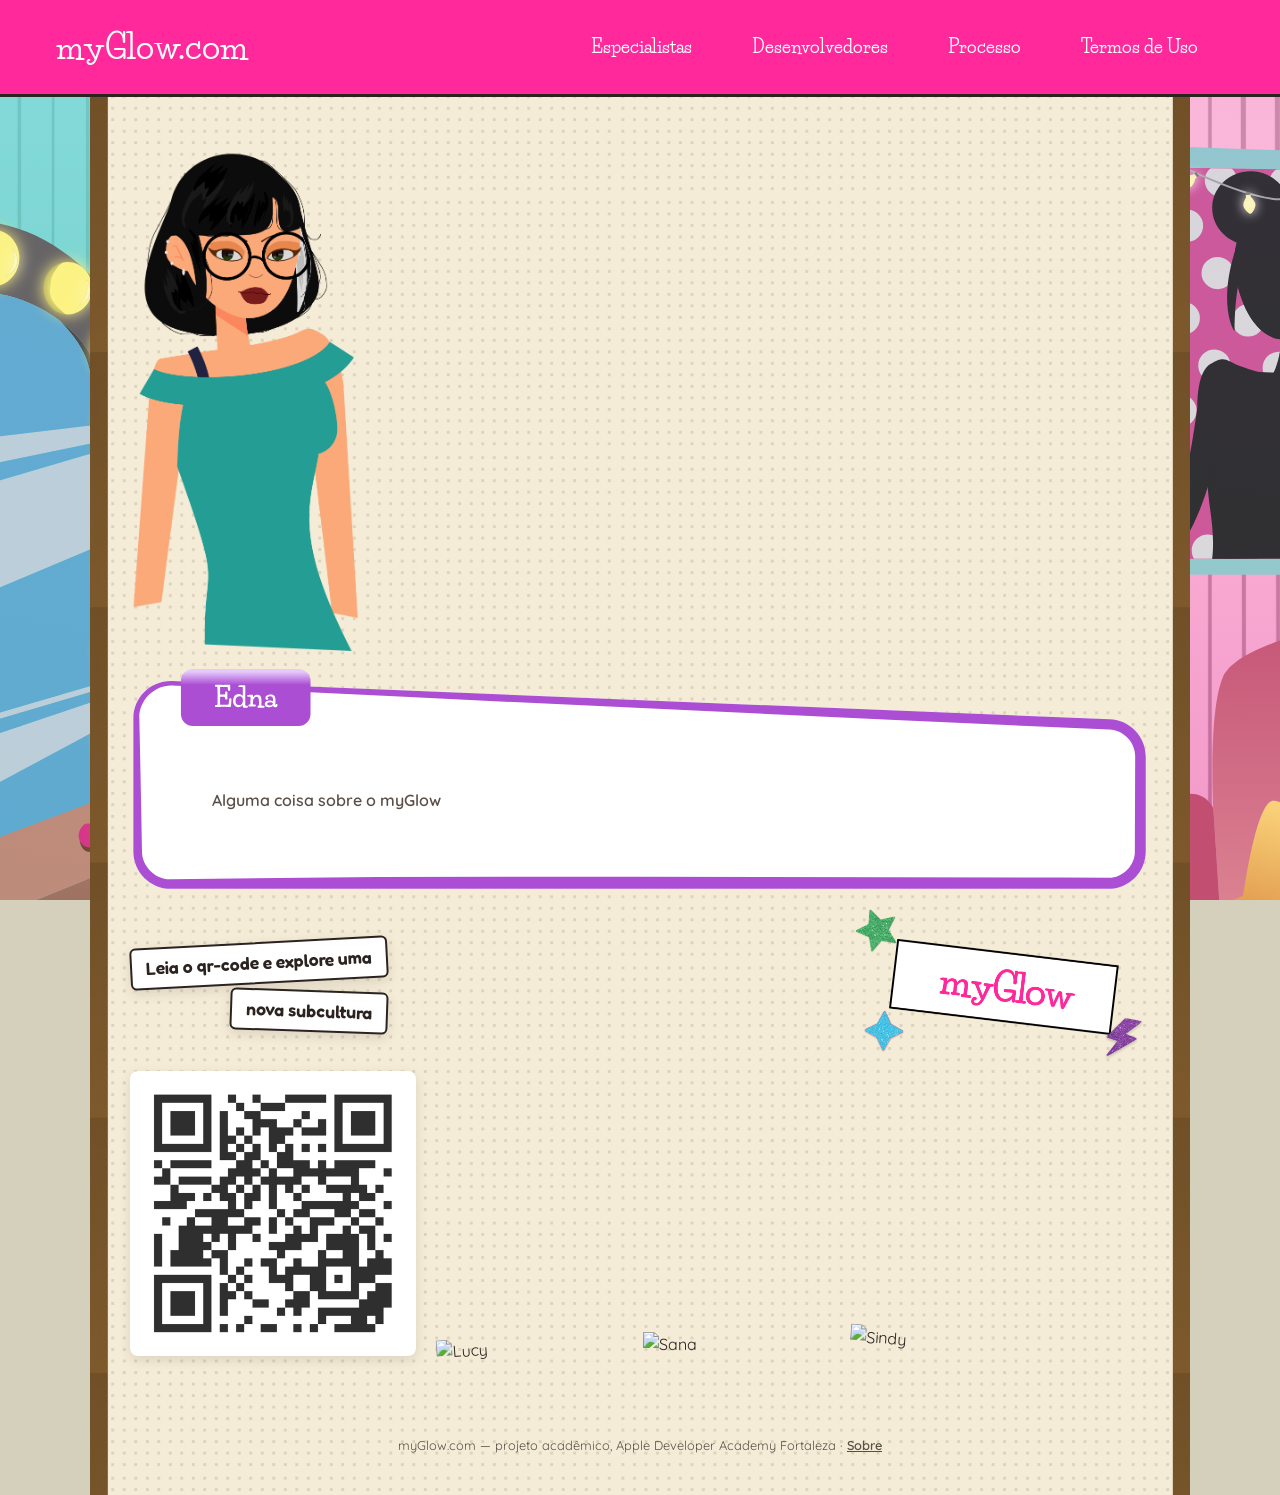
==== index.html @ 6216ce42 "Primeira versão do site myGlow" ====
<!DOCTYPE html>
<html lang="pt-BR">
<head>
  <meta charset="UTF-8" />
  <meta name="viewport" content="width=device-width, initial-scale=1.0" />
  <title>myGlow.com — Home</title>
  <link rel="preconnect" href="https://fonts.googleapis.com" />
  <link rel="preconnect" href="https://fonts.gstatic.com" crossorigin />
  <link
    href="https://fonts.googleapis.com/css2?family=Fredoka:wght@500;600;700&family=Quicksand:wght@500;600;700&family=Life+Savers:wght@700;800&display=swap"
    rel="stylesheet"
  />
  <link rel="stylesheet" href="css/styles.css" />
</head>
<body>
  <nav class="navbar">
    <a href="index.html" class="navbar__logo">myGlow.com</a>
    <button class="navbar__toggle" aria-label="Abrir menu">☰</button>
    <ul class="navbar__links">
      <li><a href="especialistas.html">Especialistas</a></li>
      <li><a href="desenvolvedores.html">Desenvolvedores</a></li>
      <li><a href="processo.html">Processo</a></li>
      <li><a href="termos.html">Termos de Uso</a></li>
    </ul>
  </nav>

  <div class="page-panel">
  <main class="page home-page">
    <section class="home-hero">
      <img
        class="character-edna"
        src="assets/img/home/personagem-edna-home.png"
        alt="Ilustração da Edna, personagem guia do myGlow"
      />
    </section>

    <div class="speech-bubble">
      <img class="speech-bubble__shape" src="assets/img/home/balao-home.svg" alt="" aria-hidden="true" />
      <p class="speech-bubble__text">Alguma coisa sobre o myGlow</p>
    </div>

    <section class="home-cta">
      <div class="paper-tags">
        <span class="paper-tag paper-tag--1">Leia o qr-code e explore uma</span>
        <span class="paper-tag paper-tag--2">nova subcultura</span>
      </div>

      <div class="myglow-tag">
        <img class="myglow-tag__img" src="assets/img/home/tag-nome-app-home.png" alt="myGlow" />
        <img class="pin pin--1" src="assets/img/home/pin-tag-verde-home.png" alt="" aria-hidden="true" />
        <img class="pin pin--2" src="assets/img/home/pin-tag-azul-home.png" alt="" aria-hidden="true" />
        <img class="pin pin--3" src="assets/img/home/pin-tag-roxo-home.png" alt="" aria-hidden="true" />
      </div>
    </section>

    <section class="home-bottom">
      <img class="qr-code" src="assets/img/home/qr-code-app-home.png" alt="QR code para explorar o myGlow" />

      <div class="trio-group">
        <img class="trio-char trio-char--lucy" src="assets/img/home/personagem-lucy-home.png" alt="Lucy" />
        <img class="trio-char trio-char--sana" src="assets/img/home/personagem-sana-home.png" alt="Sana" />
        <img class="trio-char trio-char--sindy" src="assets/img/home/personagem-sindy-home.png" alt="Sindy" />
      </div>
    </section>
  </main>

  <footer class="site-footer">myGlow.com — projeto acadêmico, Apple Developer Academy Fortaleza · <a href="sobre.html">Sobre</a></footer>
  </div>

  <script src="js/main.js"></script>
</body>
</html>
---- css/styles.css ----
/* =========================================================
   myGlow.com — design system
   Estética scrapbook/colagem: fundo bege, cards coloridos
   levemente rotacionados, adesivos, molduras polaroid.
   ========================================================= */

:root {
  --pink: #ff299b;
  --pink-dark: #c4106a;
  --pink-soft: #ffd7ea;
  --pink-dev: #de4f9b;
  --pink-active: #ff8fc9;
  --cream: #d4d0bb;
  --cream-light: #e3e0d0;
  --purple: #8a38f5;
  --purple-dark: #6a3fa0;
  --blue: #2bb7cd;
  --blue-dark: #2a6ea8;
  --yellow: #eab13c;
  --yellow-dark: #c98f22;
  --green: #7caa33;
  --green-dark: #5c8a2c;
  --ink: #2b2320;
  --ink-soft: #5a4f47;
  --link: #505050;
  --white: #ffffff;

  --font-display: "Fredoka", "Baloo 2", system-ui, sans-serif;
  --font-body: "Quicksand", system-ui, sans-serif;
  --font-navbar: "Life Savers", "Fredoka", system-ui, sans-serif;

  --radius-lg: 28px;
  --radius-md: 18px;
  --radius-sm: 10px;
  --shadow-card: 0 10px 24px rgba(43, 35, 32, 0.18);
  --shadow-soft: 0 4px 12px rgba(43, 35, 32, 0.12);
}

* {
  box-sizing: border-box;
}

html,
body {
  margin: 0;
  padding: 0;
}

body {
  font-family: var(--font-body);
  color: var(--ink);
  background-color: var(--cream);
  font-size: 16px;
  line-height: 1.5;
}


body::before {
  content: "";
  position: fixed;
  inset: 0;
  z-index: -1;
  background-image: url("../assets/img/home/cenario-salao-fundo-do-site.svg");
  background-repeat: no-repeat;
  background-size: cover;
  background-position: top center;
}

h1,
h2,
h3,
h4 {
  font-family: var(--font-display);
  margin: 0 0 0.5em;
  line-height: 1.15;
}

p {
  margin: 0 0 1em;
}

a {
  color: inherit;
  text-decoration: none;
}

img {
  max-width: 100%;
  display: block;
}

ul {
  margin: 0;
  padding: 0;
  list-style: none;
}

button {
  font-family: inherit;
}

/* ---------------------------------------------------------
   Painel central (textura creme) sobre o cenário do salão
   --------------------------------------------------------- */
.page-panel {
  width: 86%;
  max-width: 1400px;
  margin: 0 auto;
  min-height: 100vh;
  background-image: url("../assets/img/home/patterns-fundo-para-texto.png");
  background-repeat: repeat-y;
  background-size: 100% auto;
}

@media (max-width: 720px) {
  .page-panel {
    width: 100%;
  }
}

/* ---------------------------------------------------------
   Navbar
   --------------------------------------------------------- */
.navbar {
  display: flex;
  align-items: center;
  justify-content: space-between;
  gap: 16px;
  width: 100%;
  margin: 0;
  padding: 22px 56px;
  background: var(--pink);
  border-radius: 0;
  border-bottom: 3px solid var(--ink);
  position: relative;
  z-index: 10;
}

.navbar__logo {
  font-family: var(--font-navbar);
  font-weight: 700;
  font-size: 2.1rem;
  color: var(--white);
  background: none;
  padding: 0;
  border-radius: 0;
  white-space: nowrap;
}

.navbar__links {
  display: flex;
  align-items: center;
  gap: 8px;
  flex-wrap: wrap;
}

.navbar__links a {
  display: inline-block;
  font-family: var(--font-navbar);
  color: var(--white);
  font-weight: 700;
  font-size: 1.15rem;
  padding: 10px 26px;
  border-radius: 999px;
  transition: background 0.15s ease;
}

.navbar__links a:hover {
  background: rgba(255, 255, 255, 0.15);
}

.navbar__links a.active {
  background: var(--pink-active);
  color: var(--white);
  box-shadow: inset 0 -3px 6px rgba(0, 0, 0, 0.15), inset 0 2px 3px rgba(255, 255, 255, 0.35);
}

.navbar__toggle {
  display: none;
  background: var(--pink-dark);
  border: none;
  color: var(--white);
  border-radius: 999px;
  padding: 8px 14px;
  font-size: 1rem;
  cursor: pointer;
}

@media (max-width: 880px) {
  .navbar {
    flex-wrap: wrap;
    padding: 18px 28px;
  }
  .navbar__toggle {
    display: inline-block;
  }
  .navbar__links {
    flex-basis: 100%;
    justify-content: center;
    display: none;
  }
  .navbar__links.open {
    display: flex;
  }
}


.page {
  max-width: 1100px;
  margin: 0 auto;
  padding: 36px 40px 60px;
}

@media (max-width: 720px) {
  .page {
    padding: 24px 20px 40px;
  }
}

.page-header {
  display: inline-flex;
  align-items: center;
  gap: 10px;
  background: var(--white);
  border: 2px solid var(--ink);
  border-radius: var(--radius-md);
  padding: 10px 20px;
  margin-bottom: 28px;
  transform: rotate(-2deg);
  box-shadow: var(--shadow-soft);
}

.page-header h1 {
  font-size: 1.6rem;
  margin: 0;
}

.page-header .sticker-star {
  width: 22px;
  height: 22px;
  color: var(--pink);
}


.badge-myglow {
  display: inline-flex;
  align-items: center;
  gap: 8px;
  font-family: var(--font-display);
  font-weight: 600;
  color: var(--pink);
  background: var(--white);
  border: 2px solid var(--pink);
  border-radius: 999px;
  padding: 6px 18px;
}

.sticker-star {
  display: inline-block;
  fill: currentColor;
}

.washi-tape {
  position: absolute;
  background: repeating-linear-gradient(
    45deg,
    rgba(255, 255, 255, 0.5) 0 6px,
    rgba(255, 255, 255, 0.15) 6px 12px
  );
  border: 1px solid rgba(0, 0, 0, 0.08);
  box-shadow: var(--shadow-soft);
}

/* ---------------------------------------------------------
   Placeholders de imagem / vídeo
   --------------------------------------------------------- */
.placeholder {
  display: flex;
  flex-direction: column;
  align-items: center;
  justify-content: center;
  gap: 6px;
  text-align: center;
  border: 3px dashed rgba(43, 35, 32, 0.45);
  border-radius: var(--radius-md);
  background: rgba(255, 255, 255, 0.35);
  color: var(--ink-soft);
  font-family: var(--font-body);
  font-weight: 600;
  font-size: 0.85rem;
  padding: 18px;
  min-height: 140px;
}

.placeholder__icon {
  font-size: 1.8rem;
  line-height: 1;
}

.placeholder__file {
  font-family: monospace;
  font-size: 0.75rem;
  background: rgba(43, 35, 32, 0.08);
  padding: 2px 8px;
  border-radius: 6px;
  max-width: 100%;
  white-space: nowrap;
  overflow: hidden;
  text-overflow: ellipsis;
}

/* ---------------------------------------------------------
   Cards "scrapbook"
   --------------------------------------------------------- */
.card {
  position: relative;
  border-radius: var(--radius-lg);
  border: 3px solid var(--ink);
  box-shadow: var(--shadow-card);
  padding: 22px;
  color: var(--white);
}

.card--purple {
  background: var(--purple);
}
.card--blue {
  background: var(--blue);
}
.card--yellow {
  background: var(--yellow);
  color: var(--ink);
}
.card--green {
  background: var(--green);
}
.card--pink {
  background: var(--pink);
}
.card--pink-dev {
  background: var(--pink-dev);
}

.card h3 {
  font-size: 1.4rem;
  margin-bottom: 10px;
}

.card__social {
  display: flex;
  gap: 14px;
  margin-top: 14px;
  font-size: 0.85rem;
  font-weight: 600;
}

.card__social a {
  display: inline-flex;
  align-items: center;
  gap: 6px;
}

/* aviso de conteúdo ainda provisório */
.transcription-note {
  background: var(--white);
  border: 2px dashed var(--pink);
  border-radius: var(--radius-sm);
  padding: 10px 16px;
  font-size: 0.85rem;
  color: var(--ink-soft);
  max-width: 620px;
  margin-bottom: 28px;
}

/* ---------------------------------------------------------
   Video player com fallback
   --------------------------------------------------------- */
.video-frame {
  border: 3px solid var(--ink);
  border-radius: var(--radius-md);
  overflow: hidden;
  background: var(--ink);
  box-shadow: var(--shadow-card);
}

.video-frame__bar {
  display: flex;
  align-items: center;
  gap: 6px;
  padding: 8px 12px;
  background: #1d1815;
}

.video-frame__bar span {
  width: 10px;
  height: 10px;
  border-radius: 50%;
  background: #574d47;
}

.video-frame video {
  width: 100%;
  display: block;
  background: #000;
}

.video-frame .placeholder {
  border: none;
  border-radius: 0;
  background: #ffffff10;
  color: var(--cream-light);
  min-height: 260px;
}

/* ---------------------------------------------------------
   Home
   --------------------------------------------------------- */
@media (max-width: 720px) {
  .character-edna {
    max-width: 220px;
  }
}

.home-hero {
  margin-bottom: 12px;
}

.character-edna {
  width: 26%;
  min-width: 190px;
  max-width: 330px;
}

.speech-bubble {
  position: relative;
  width: 100%;
  margin-bottom: 44px;
}

.speech-bubble__shape {
  display: block;
  width: 100%;
}

.speech-bubble__text {
  position: absolute;
  top: 32%;
  left: 8%;
  right: 8%;
  bottom: 14%;
  margin: 0;
  color: var(--ink-soft);
  font-weight: 600;
  display: flex;
  align-items: center;
}

.home-cta {
  display: flex;
  justify-content: space-between;
  align-items: center;
  gap: 24px;
  flex-wrap: wrap;
  margin-bottom: 36px;
}

.paper-tags {
  display: flex;
  flex-direction: column;
  gap: 6px;
  align-items: center;
}

.paper-tag {
  display: inline-block;
  background: var(--white);
  border: 2px solid var(--ink);
  border-radius: 6px;
  padding: 6px 14px;
  font-family: var(--font-display);
  font-weight: 600;
  font-size: 1.1rem;
  white-space: nowrap;
  box-shadow: var(--shadow-soft);
}

.paper-tag--1 {
  align-self: flex-start;
  transform: rotate(-3deg);
}

.paper-tag--2 {
  align-self: flex-end;
  transform: rotate(2deg);
}

.qr-code {
  width: 28%;
  min-width: 150px;
  max-width: 300px;
  align-self: flex-start;
  padding: 10px;
  background: var(--white);
  border-radius: 8px;
  box-shadow: var(--shadow-soft);
}

.myglow-tag {
  position: relative;
  margin-right: 3%;
}

.myglow-tag__img {
  display: block;
  width: 230px;
}

.pin {
  position: absolute;
  width: 42px;
  height: auto;
}

.pin--1 {
  top: -30px;
  left: -34px;
}

.pin--2 {
  bottom: -18px;
  left: -26px;
}

.pin--3 {
  bottom: -26px;
  right: -26px;
}

.home-bottom {
  display: flex;
  align-items: flex-end;
  justify-content: space-between;
  gap: 20px;
  flex-wrap: wrap;
}

.trio-group {
  display: flex;
  align-items: flex-end;
  flex: 1 1 380px;
  min-width: 0;
}

.trio-char {
  width: 34%;
  min-width: 0;
}

.trio-char--lucy {
  margin-right: -5%;
  transform: rotate(-4deg);
  z-index: 1;
}

.trio-char--sana {
  z-index: 2;
}

.trio-char--sindy {
  margin-left: -5%;
  transform: rotate(4deg);
  z-index: 1;
}

@media (max-width: 820px) {
  .home-hero {
    grid-template-columns: 1fr;
  }
}

/* ---------------------------------------------------------
   Título de seção (tags de papel sobrepostas)
   --------------------------------------------------------- */
.section-title {
  display: block;
  margin: 0 0 52px;
  padding-left: 46px;
  font-size: 1rem;
  font-weight: 400;
}

.paper-tag--title {
  position: relative;
  display: block;
  width: max-content;
  max-width: 100%;
  font-size: 1.8rem;
  padding: 8px 22px;
  border-width: 1px;
  white-space: normal;
}

.section-title__line1 {
  transform: rotate(-2deg);
}

.section-title__line2 {
  margin: -4px 0 0 44px;
  transform: rotate(1.5deg);
}


.pin--tl {
  width: 78px;
  top: -34px;
  left: -38px;
}

.pin--tr {
  width: 78px;
  top: -42px;
  right: -48px;
}

.pin--bl {
  width: 72px;
  bottom: -34px;
  left: -50px;
}

.pin--br {
  width: 82px;
  bottom: -38px;
  right: -54px;
}

@media (max-width: 720px) {
  .paper-tag--title {
    font-size: 1.25rem;
  }

  .pin--tl,
  .pin--tr,
  .pin--bl,
  .pin--br {
    width: 54px;
  }
}

/* 
   Especialistas 
 */
.specialist-row {
  display: flex;
  align-items: center;
  margin-bottom: 40px;
}

.specialist-row--left {
  justify-content: flex-start;
}

.specialist-row--right {
  justify-content: flex-end;
}

.specialist-card {
  width: min(72%, 725px);
  height: auto;
}

.specialist-sticker {
  width: min(41%, 395px);
  height: auto;
  flex-shrink: 0;
  /* acima do card mesmo quando vem antes no HTML (disco da Cindy) */
  position: relative;
  z-index: 1;
}

.specialist-row--left .specialist-sticker {
  margin-left: -10%;
}

.specialist-row--right .specialist-sticker {
  margin-right: -10%;
}

.specialist-sticker:hover {
  animation: sticker-wobble 0.9s ease-in-out;
}

/* a aranha pende do fio, então balança a partir do topo */
.specialist-sticker[src*="icone-urso-lucy"] {
  transform-origin: 50% 0;
}

@keyframes sticker-wobble {
  0%   { transform: rotate(0deg); }
  20%  { transform: rotate(-9deg); }
  40%  { transform: rotate(7deg); }
  60%  { transform: rotate(-4deg); }
  80%  { transform: rotate(2deg); }
  100% { transform: rotate(0deg); }
}

@media (prefers-reduced-motion: reduce) {
  .specialist-sticker:hover {
    animation: none;
  }
}

@media (max-width: 720px) {
  .specialist-row,
  .specialist-row--right {
    justify-content: center;
  }

  .specialist-card {
    width: 78%;
  }

  .specialist-sticker {
    width: 22%;
  }
}

/* ---------------------------------------------------------
   Desenvolvedores — foto polaroid + bloco de bio colorido
   --------------------------------------------------------- */
.icon-sprite {
  display: none;
}

.dev-row {
  display: flex;
  align-items: center;
  gap: 10px;
  margin-bottom: 44px;
}

.dev-row--photo-right {
  flex-direction: row-reverse;
}

.dev-row--purple {
  --dev-color: var(--purple);
}
.dev-row--blue {
  --dev-color: var(--blue);
}
.dev-row--green {
  --dev-color: var(--green);
}
.dev-row--pink {
  --dev-color: var(--pink-dev);
}

.dev-photo {
  width: min(27%, 300px);
  height: auto;
  flex-shrink: 0;
}

.dev-body {
  flex: 1;
  min-width: 0;
}

.dev-bio {
  margin: 0;
  padding: 20px 26px;
  background: var(--dev-color);
  color: var(--white);
  font-family: var(--font-navbar);
  font-size: 1.02rem;
  line-height: 1.5;
}

.dev-links {
  display: flex;
  align-items: center;
  gap: 10px;
  margin: 12px 0 0;
  font-family: var(--font-navbar);
  font-weight: 700;
  font-size: 1.05rem;
  color: var(--link);
}

.dev-links a {
  display: inline-flex;
  align-items: center;
  gap: 8px;
  color: var(--link);
  text-decoration: underline;
}

.dev-links a:hover {
  text-decoration: none;
}

.social-icon {
  width: 24px;
  height: 24px;
  flex-shrink: 0;
}

@media (max-width: 720px) {
  .dev-row,
  .dev-row--photo-right {
    flex-direction: column;
    align-items: stretch;
    gap: 14px;
  }

  .dev-photo {
    width: 62%;
    align-self: center;
  }

  .dev-bio {
    font-size: 0.95rem;
    padding: 16px 18px;
  }
}

/* ---------------------------------------------------------
   Processo / Sobre
   --------------------------------------------------------- */
.video-description {
  margin-top: 18px;
  background: var(--white);
  border: 2px dashed var(--pink);
  border-radius: var(--radius-sm);
  padding: 14px 18px;
  color: var(--ink-soft);
  font-style: italic;
  max-width: 620px;
}

.sobre-card {
  max-width: 720px;
  font-size: 1.02rem;
  line-height: 1.7;
}

.sobre-card p:last-child {
  margin-bottom: 0;
}

/* ---------------------------------------------------------
   Footer simples
   --------------------------------------------------------- */
.site-footer {
  text-align: center;
  color: var(--ink-soft);
  font-size: 0.8rem;
  padding: 20px 0 40px;
}

.site-footer a {
  font-weight: 600;
  text-decoration: underline;
}

.site-footer a:hover {
  color: var(--pink-dark);
}
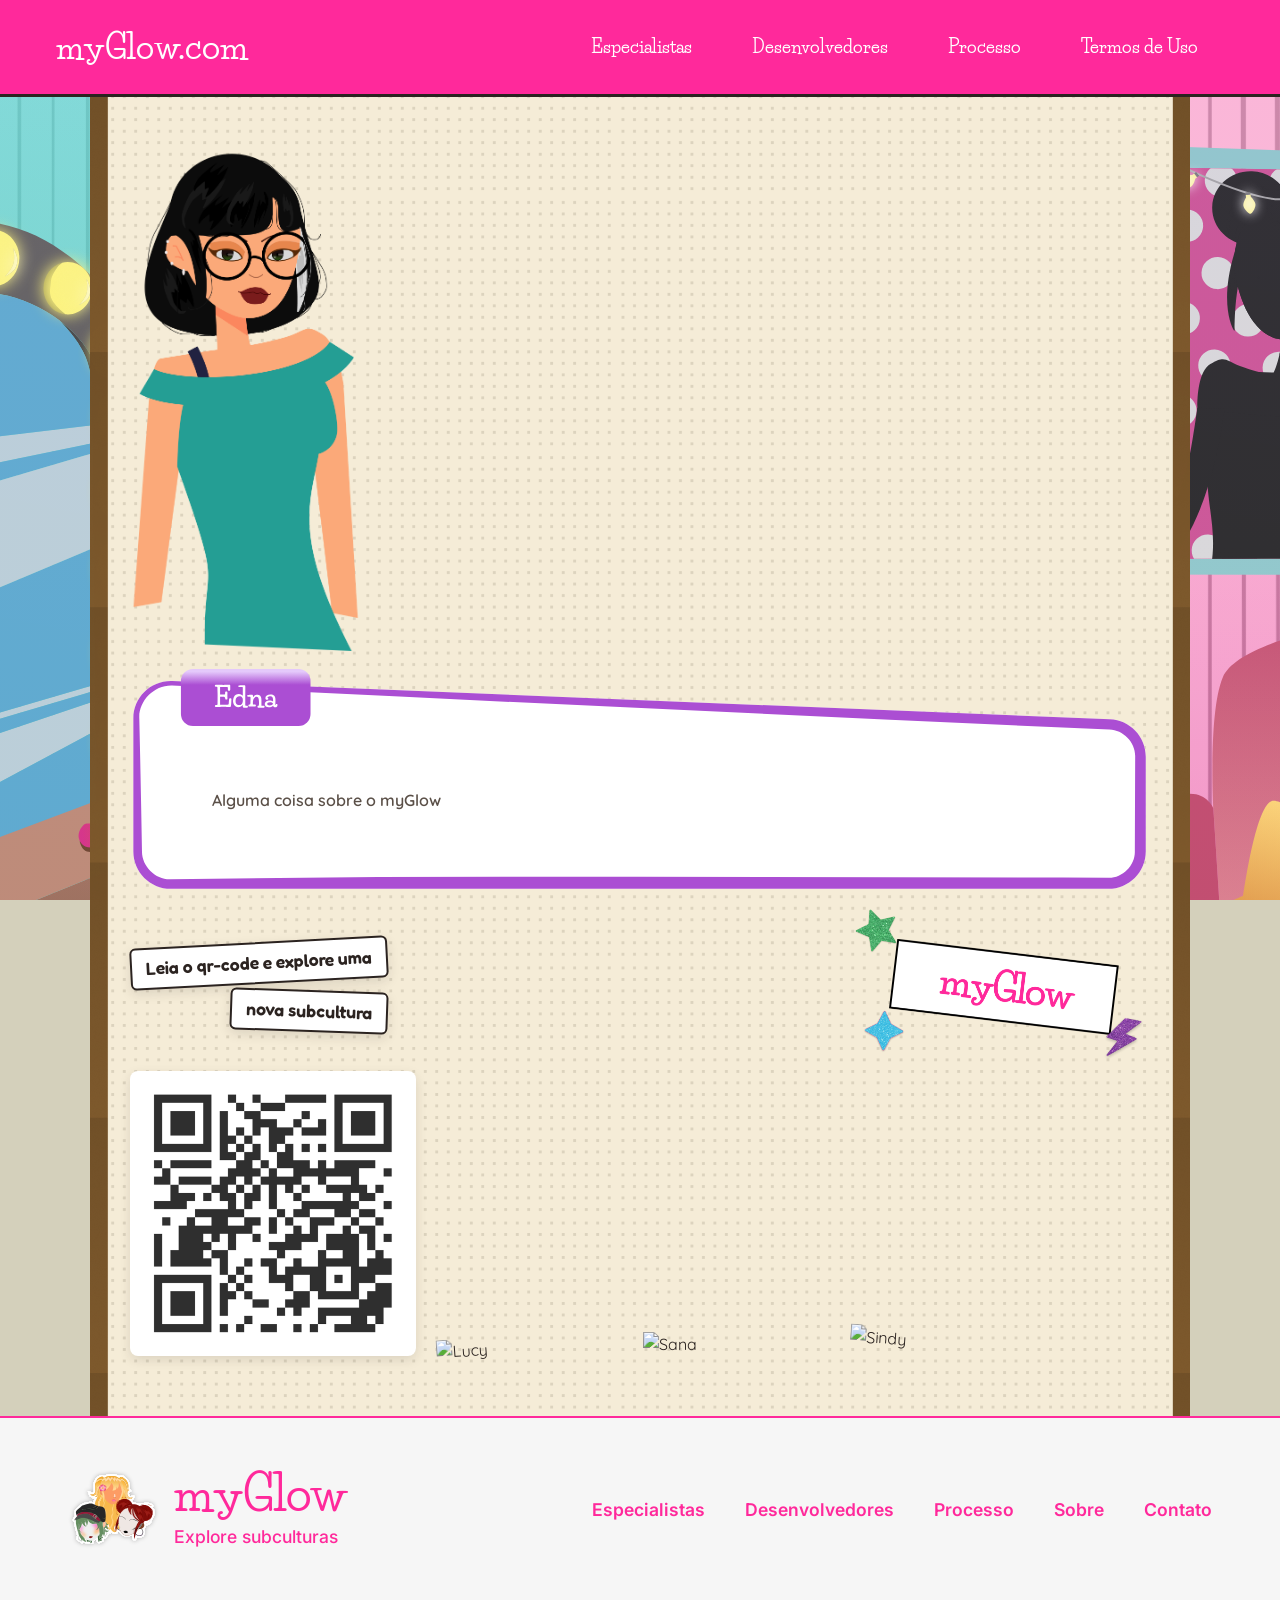
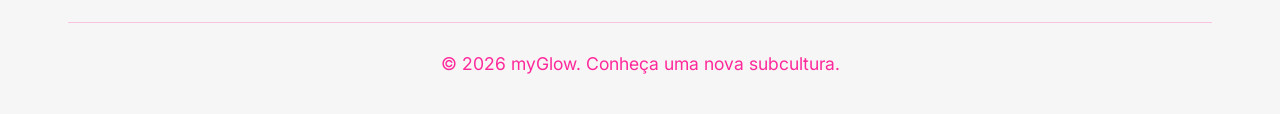
==== commit f4593323: "footer" ====
--- a/index.html
+++ b/index.html
@@ -7,7 +7,7 @@
   <link rel="preconnect" href="https://fonts.googleapis.com" />
   <link rel="preconnect" href="https://fonts.gstatic.com" crossorigin />
   <link
-    href="https://fonts.googleapis.com/css2?family=Fredoka:wght@500;600;700&family=Quicksand:wght@500;600;700&family=Life+Savers:wght@700;800&display=swap"
+    href="https://fonts.googleapis.com/css2?family=Fredoka:wght@500;600;700&family=Quicksand:wght@500;600;700&family=Life+Savers:wght@700;800&family=Inter:wght@400;500;600&display=swap"
     rel="stylesheet"
   />
   <link rel="stylesheet" href="css/styles.css" />
@@ -64,8 +64,29 @@
     </section>
   </main>
 
-  <footer class="site-footer">myGlow.com — projeto acadêmico, Apple Developer Academy Fortaleza · <a href="sobre.html">Sobre</a></footer>
   </div>
+
+  <footer class="site-footer">
+    <div class="site-footer__inner">
+      <div class="site-footer__top">
+        <a href="index.html" class="site-footer__brand">
+          <img class="site-footer__icon" src="assets/img/footer/footer-myglow-icon.svg" alt="" aria-hidden="true" />
+          <span>
+            <span class="site-footer__name">myGlow</span>
+            <span class="site-footer__tagline">Explore subculturas</span>
+          </span>
+        </a>
+        <nav class="site-footer__nav" aria-label="Rodapé">
+          <a href="especialistas.html">Especialistas</a>
+          <a href="desenvolvedores.html">Desenvolvedores</a>
+          <a href="processo.html">Processo</a>
+          <a href="sobre.html">Sobre</a>
+          <a href="#">Contato</a>
+        </nav>
+      </div>
+      <p class="site-footer__copy">© 2026 myGlow. Conheça uma nova subcultura.</p>
+    </div>
+  </footer>
 
   <script src="js/main.js"></script>
 </body>
--- a/css/styles.css
+++ b/css/styles.css
@@ -850,20 +850,96 @@
 }
 
 /* ---------------------------------------------------------
-   Footer simples
+   Rodapé
    --------------------------------------------------------- */
 .site-footer {
+  background: #f6f6f6;
+  border-top: 2px solid var(--pink);
+  color: var(--pink);
+  font-family: "Inter", system-ui, sans-serif;
+}
+
+.site-footer__inner {
+  max-width: 1240px;
+  margin: 0 auto;
+  padding: 52px 48px 36px;
+}
+
+.site-footer__top {
+  display: flex;
+  align-items: center;
+  justify-content: space-between;
+  gap: 32px;
+  flex-wrap: wrap;
+  padding-bottom: 72px;
+  border-bottom: 1px solid rgba(255, 41, 155, 0.25);
+}
+
+.site-footer__brand {
+  display: flex;
+  align-items: center;
+  gap: 14px;
+}
+
+.site-footer__icon {
+  width: 92px;
+  height: auto;
+}
+
+.site-footer__name {
+  display: block;
+  font-family: var(--font-navbar);
+  font-weight: 700;
+  font-size: 3rem;
+  line-height: 1;
+}
+
+.site-footer__tagline {
+  display: block;
+  margin-top: 6px;
+  font-size: 1.1rem;
+  font-weight: 500;
+}
+
+.site-footer__nav {
+  display: flex;
+  flex-wrap: wrap;
+  gap: 12px 40px;
+  font-size: 1.1rem;
+  font-weight: 600;
+}
+
+.site-footer__nav a:hover {
+  text-decoration: underline;
+}
+
+.site-footer__copy {
+  margin: 28px 0 0;
   text-align: center;
-  color: var(--ink-soft);
-  font-size: 0.8rem;
-  padding: 20px 0 40px;
-}
-
-.site-footer a {
-  font-weight: 600;
-  text-decoration: underline;
-}
-
-.site-footer a:hover {
-  color: var(--pink-dark);
-}
+  font-size: 1.1rem;
+}
+
+@media (max-width: 720px) {
+  .site-footer__inner {
+    padding: 40px 20px 28px;
+  }
+
+  .site-footer__top {
+    flex-direction: column;
+    padding-bottom: 36px;
+  }
+
+  .site-footer__name {
+    font-size: 2.4rem;
+  }
+
+  .site-footer__nav {
+    justify-content: center;
+    gap: 12px 24px;
+    font-size: 1rem;
+  }
+
+  .site-footer__copy {
+    font-size: 0.95rem;
+  }
+}
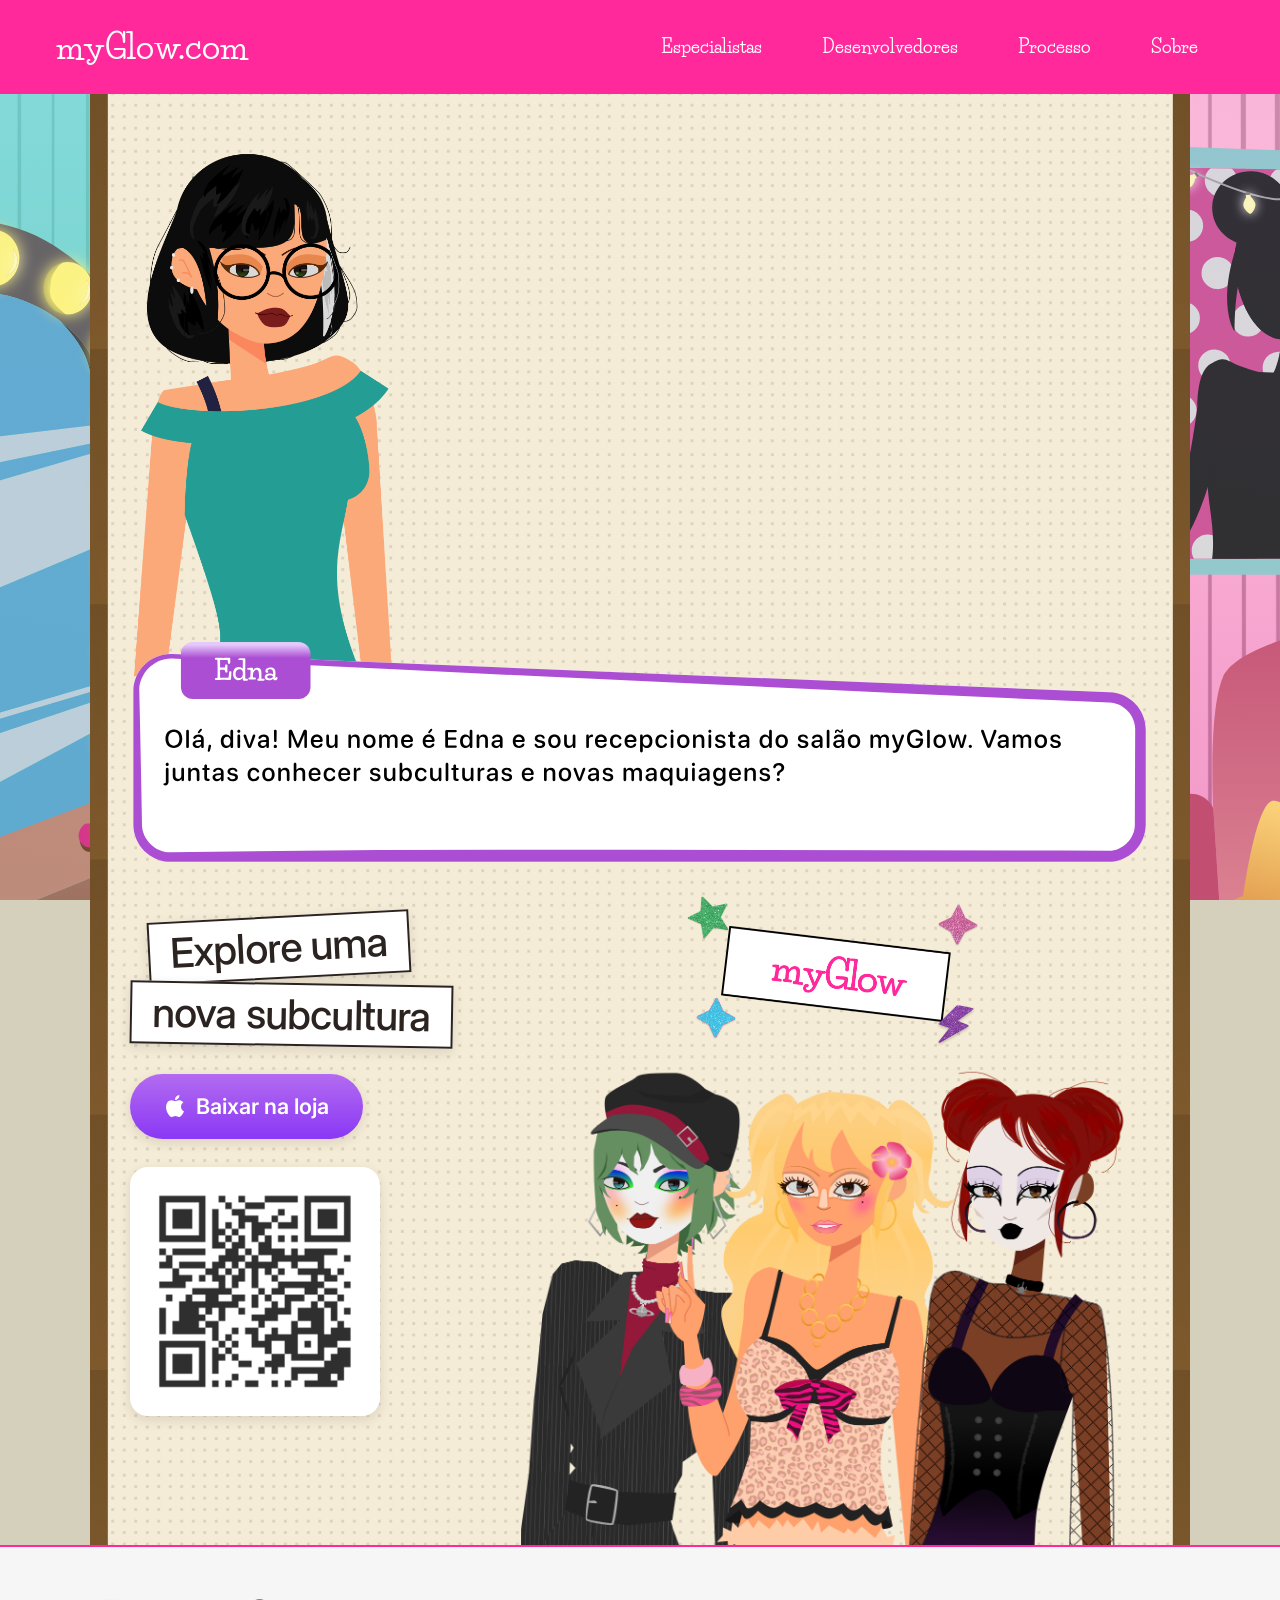
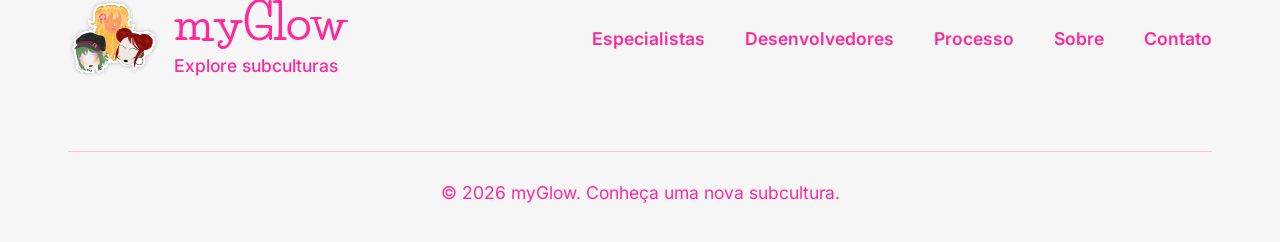
==== commit 2eb0f155: "update da homepage e do sobre" ====
--- a/index.html
+++ b/index.html
@@ -20,7 +20,7 @@
       <li><a href="especialistas.html">Especialistas</a></li>
       <li><a href="desenvolvedores.html">Desenvolvedores</a></li>
       <li><a href="processo.html">Processo</a></li>
-      <li><a href="termos.html">Termos de Uso</a></li>
+      <li><a href="sobre.html">Sobre</a></li>
     </ul>
   </nav>
 
@@ -34,32 +34,43 @@
       />
     </section>
 
-    <div class="speech-bubble">
-      <img class="speech-bubble__shape" src="assets/img/home/balao-home.svg" alt="" aria-hidden="true" />
-      <p class="speech-bubble__text">Alguma coisa sobre o myGlow</p>
-    </div>
+    <img
+      class="speech-bubble"
+      src="assets/img/home/balao-home.svg"
+      alt="Edna: Olá, diva! Meu nome é Edna e sou recepcionista do salão myGlow. Vamos juntas conhecer subculturas e novas maquiagens?"
+    />
 
-    <section class="home-cta">
-      <div class="paper-tags">
-        <span class="paper-tag paper-tag--1">Leia o qr-code e explore uma</span>
-        <span class="paper-tag paper-tag--2">nova subcultura</span>
+    <section class="home-bottom">
+      <div class="home-cta">
+        <h1 class="paper-tags">
+          <span class="paper-tag paper-tag--1">Explore uma</span>
+          <span class="paper-tag paper-tag--2">nova subcultura</span>
+        </h1>
+
+        <a class="store-button" href="#">
+          <svg class="store-button__icon" viewBox="0 0 24 24" aria-hidden="true">
+            <path d="M12.152 6.896c-.948 0-2.415-1.078-3.96-1.04-2.04.027-3.91 1.183-4.961 3.014-2.117 3.675-.546 9.103 1.519 12.09 1.013 1.454 2.208 3.09 3.792 3.039 1.52-.065 2.09-.987 3.935-.987 1.831 0 2.35.987 3.96.948 1.637-.026 2.676-1.48 3.676-2.948 1.156-1.688 1.636-3.325 1.662-3.415-.039-.013-3.182-1.221-3.22-4.857-.026-3.04 2.48-4.494 2.597-4.559-1.429-2.09-3.623-2.324-4.39-2.376-2-.156-3.675 1.09-4.61 1.09zM15.53 3.83c.843-1.012 1.4-2.427 1.245-3.83-1.207.052-2.662.805-3.532 1.818-.78.896-1.454 2.338-1.273 3.714 1.338.104 2.715-.688 3.559-1.701"/>
+          </svg>
+          Baixar na loja
+        </a>
+
+        <img class="qr-code" src="assets/img/home/qr-code-app-home.png" alt="QR code para baixar o myGlow" />
       </div>
 
-      <div class="myglow-tag">
-        <img class="myglow-tag__img" src="assets/img/home/tag-nome-app-home.png" alt="myGlow" />
-        <img class="pin pin--1" src="assets/img/home/pin-tag-verde-home.png" alt="" aria-hidden="true" />
-        <img class="pin pin--2" src="assets/img/home/pin-tag-azul-home.png" alt="" aria-hidden="true" />
-        <img class="pin pin--3" src="assets/img/home/pin-tag-roxo-home.png" alt="" aria-hidden="true" />
-      </div>
-    </section>
+      <div class="home-art">
+        <div class="myglow-tag">
+          <img class="myglow-tag__img" src="assets/img/home/tag-nome-app-home.png" alt="myGlow" />
+          <img class="pin pin--1" src="assets/img/home/pin-tag-verde-home.png" alt="" aria-hidden="true" />
+          <img class="pin pin--4" src="assets/img/home/pin-tag-rosa-home.png" alt="" aria-hidden="true" />
+          <img class="pin pin--2" src="assets/img/home/pin-tag-azul-home.png" alt="" aria-hidden="true" />
+          <img class="pin pin--3" src="assets/img/home/pin-tag-roxo-home.png" alt="" aria-hidden="true" />
+        </div>
 
-    <section class="home-bottom">
-      <img class="qr-code" src="assets/img/home/qr-code-app-home.png" alt="QR code para explorar o myGlow" />
-
-      <div class="trio-group">
-        <img class="trio-char trio-char--lucy" src="assets/img/home/personagem-lucy-home.png" alt="Lucy" />
-        <img class="trio-char trio-char--sana" src="assets/img/home/personagem-sana-home.png" alt="Sana" />
-        <img class="trio-char trio-char--sindy" src="assets/img/home/personagem-sindy-home.png" alt="Sindy" />
+        <img
+          class="trio"
+          src="assets/img/home/especialistas-home.png"
+          alt="As especialistas Cindy, Sana e Lucy lado a lado"
+        />
       </div>
     </section>
   </main>
@@ -81,7 +92,7 @@
           <a href="desenvolvedores.html">Desenvolvedores</a>
           <a href="processo.html">Processo</a>
           <a href="sobre.html">Sobre</a>
-          <a href="#">Contato</a>
+          <a href="sobre.html#contato">Contato</a>
         </nav>
       </div>
       <p class="site-footer__copy">© 2026 myGlow. Conheça uma nova subcultura.</p>
--- a/css/styles.css
+++ b/css/styles.css
@@ -131,7 +131,6 @@
   padding: 22px 56px;
   background: var(--pink);
   border-radius: 0;
-  border-bottom: 3px solid var(--ink);
   position: relative;
   z-index: 10;
 }
@@ -215,30 +214,6 @@
   .page {
     padding: 24px 20px 40px;
   }
-}
-
-.page-header {
-  display: inline-flex;
-  align-items: center;
-  gap: 10px;
-  background: var(--white);
-  border: 2px solid var(--ink);
-  border-radius: var(--radius-md);
-  padding: 10px 20px;
-  margin-bottom: 28px;
-  transform: rotate(-2deg);
-  box-shadow: var(--shadow-soft);
-}
-
-.page-header h1 {
-  font-size: 1.6rem;
-  margin: 0;
-}
-
-.page-header .sticker-star {
-  width: 22px;
-  height: 22px;
-  color: var(--pink);
 }
 
 
@@ -315,7 +290,6 @@
 .card {
   position: relative;
   border-radius: var(--radius-lg);
-  border: 3px solid var(--ink);
   box-shadow: var(--shadow-card);
   padding: 22px;
   color: var(--white);
@@ -376,7 +350,6 @@
    Video player com fallback
    --------------------------------------------------------- */
 .video-frame {
-  border: 3px solid var(--ink);
   border-radius: var(--radius-md);
   overflow: hidden;
   background: var(--ink);
@@ -415,99 +388,128 @@
 /* ---------------------------------------------------------
    Home
    --------------------------------------------------------- */
-@media (max-width: 720px) {
-  .character-edna {
-    max-width: 220px;
-  }
-}
-
 .home-hero {
-  margin-bottom: 12px;
+  position: relative;
 }
 
 .character-edna {
-  width: 26%;
+  width: 30%;
   min-width: 190px;
   max-width: 330px;
 }
 
+/* o balão sobe um pouco e cobre o tronco da Edna, como no design */
 .speech-bubble {
   position: relative;
-  width: 100%;
-  margin-bottom: 44px;
-}
-
-.speech-bubble__shape {
+  z-index: 1;
   display: block;
   width: 100%;
-}
-
-.speech-bubble__text {
-  position: absolute;
-  top: 32%;
-  left: 8%;
-  right: 8%;
-  bottom: 14%;
+  margin: -9% 0 48px;
+}
+
+.home-page {
+  padding-bottom: 0;
+}
+
+.home-bottom {
+  display: flex;
+  justify-content: space-between;
+  gap: 24px;
+}
+
+.home-cta {
+  display: flex;
+  flex-direction: column;
+  align-items: flex-start;
+  gap: 28px;
+  width: 36%;
+  padding-bottom: 60px;
+}
+
+.paper-tags {
+  display: flex;
+  flex-direction: column;
+  gap: 4px;
   margin: 0;
-  color: var(--ink-soft);
-  font-weight: 600;
-  display: flex;
-  align-items: center;
-}
-
-.home-cta {
-  display: flex;
-  justify-content: space-between;
-  align-items: center;
-  gap: 24px;
-  flex-wrap: wrap;
-  margin-bottom: 36px;
-}
-
-.paper-tags {
-  display: flex;
-  flex-direction: column;
-  gap: 6px;
-  align-items: center;
+  font-weight: 400;
 }
 
 .paper-tag {
   display: inline-block;
   background: var(--white);
   border: 2px solid var(--ink);
-  border-radius: 6px;
-  padding: 6px 14px;
-  font-family: var(--font-display);
-  font-weight: 600;
+  border-radius: 0;
+  padding: 6px 16px;
+  font-family: "Inter", system-ui, sans-serif;
+  font-weight: 500;
   font-size: 1.1rem;
+  letter-spacing: -0.02em;
   white-space: nowrap;
   box-shadow: var(--shadow-soft);
 }
 
+.paper-tags .paper-tag {
+  font-size: clamp(1.4rem, 3.2vw, 2.6rem);
+  padding: 6px 20px;
+}
+
 .paper-tag--1 {
   align-self: flex-start;
+  margin-left: 18px;
   transform: rotate(-3deg);
 }
 
 .paper-tag--2 {
-  align-self: flex-end;
-  transform: rotate(2deg);
+  align-self: flex-start;
+  transform: rotate(1deg);
+}
+
+.store-button {
+  display: inline-flex;
+  align-items: center;
+  gap: 10px;
+  padding: 16px 34px;
+  border-radius: 999px;
+  background: linear-gradient(180deg, #b36bf0, var(--purple));
+  color: var(--white);
+  font-family: "Inter", system-ui, sans-serif;
+  font-weight: 600;
+  font-size: 1.35rem;
+  box-shadow: var(--shadow-soft);
+  transition: transform 0.15s ease, box-shadow 0.15s ease;
+}
+
+.store-button:hover {
+  transform: translateY(-2px);
+  box-shadow: var(--shadow-card);
+}
+
+.store-button__icon {
+  width: 22px;
+  height: 22px;
+  fill: currentColor;
 }
 
 .qr-code {
-  width: 28%;
-  min-width: 150px;
-  max-width: 300px;
-  align-self: flex-start;
-  padding: 10px;
+  width: 100%;
+  max-width: 250px;
+  padding: 18px;
   background: var(--white);
-  border-radius: 8px;
+  border-radius: 18px;
   box-shadow: var(--shadow-soft);
+}
+
+.home-art {
+  display: flex;
+  flex-direction: column;
+  align-items: center;
+  flex: 1;
+  min-width: 0;
 }
 
 .myglow-tag {
   position: relative;
-  margin-right: 3%;
+  margin: 10px 0 24px;
 }
 
 .myglow-tag__img {
@@ -536,45 +538,32 @@
   right: -26px;
 }
 
-.home-bottom {
-  display: flex;
-  align-items: flex-end;
-  justify-content: space-between;
-  gap: 20px;
-  flex-wrap: wrap;
-}
-
-.trio-group {
-  display: flex;
-  align-items: flex-end;
-  flex: 1 1 380px;
-  min-width: 0;
-}
-
-.trio-char {
-  width: 34%;
-  min-width: 0;
-}
-
-.trio-char--lucy {
-  margin-right: -5%;
-  transform: rotate(-4deg);
-  z-index: 1;
-}
-
-.trio-char--sana {
-  z-index: 2;
-}
-
-.trio-char--sindy {
-  margin-left: -5%;
-  transform: rotate(4deg);
-  z-index: 1;
-}
-
-@media (max-width: 820px) {
-  .home-hero {
-    grid-template-columns: 1fr;
+.pin--4 {
+  top: -22px;
+  right: -28px;
+}
+
+/* o trio encosta na base do painel, como se estivesse "em pé" nele */
+.trio {
+  display: block;
+  width: 100%;
+  margin-top: auto;
+}
+
+@media (max-width: 720px) {
+  .character-edna {
+    max-width: 220px;
+  }
+
+  .home-bottom {
+    flex-direction: column;
+    align-items: center;
+  }
+
+  .home-cta {
+    width: 100%;
+    align-items: center;
+    padding-bottom: 0;
   }
 }
 
@@ -849,6 +838,107 @@
   margin-bottom: 0;
 }
 
+/* Sobre — card do app e card da política de privacidade */
+.info-card {
+  padding: 32px 38px;
+  margin-bottom: 36px;
+  color: var(--white);
+  font-family: var(--font-navbar);
+  font-size: 1.08rem;
+  line-height: 1.6;
+}
+
+.info-card--about {
+  background: #ed198a;
+}
+
+.info-card--privacy {
+  background: var(--purple);
+}
+
+.info-card > :last-child {
+  margin-bottom: 0;
+}
+
+.info-card h3,
+.info-card h4 {
+  font-family: var(--font-navbar);
+  font-weight: 800;
+}
+
+.info-card h3 {
+  font-size: 1.35rem;
+  margin: 30px 0 10px;
+}
+
+/* URLs longas nas referências não podem estourar a largura no celular */
+.info-card--refs li {
+  overflow-wrap: anywhere;
+}
+
+.info-card--privacy h3:first-of-type {
+  margin-top: 14px;
+}
+
+.section-title--sub {
+  margin-top: 64px;
+}
+
+/* etiqueta de data presa na borda superior do card */
+.update-tag {
+  position: absolute;
+  top: -18px;
+  right: 32px;
+  max-width: calc(100% - 32px);
+  margin: 0;
+  padding: 5px 12px;
+  background: var(--white);
+  border: 1px solid var(--ink);
+  color: var(--ink);
+  font-family: "Inter", system-ui, sans-serif;
+  font-size: 0.8rem;
+  font-weight: 600;
+  line-height: 1.3;
+  transform: rotate(-1.5deg);
+  box-shadow: var(--shadow-soft);
+}
+
+.info-card h4 {
+  font-size: 1.12rem;
+  margin: 18px 0 8px;
+}
+
+/* o reset global remove os marcadores de lista; aqui eles são necessários */
+.info-card ul {
+  list-style: disc;
+  padding-left: 1.4em;
+  margin: 0 0 1em;
+}
+
+.info-card li {
+  margin-bottom: 6px;
+}
+
+.info-card a {
+  text-decoration: underline;
+}
+
+@media (max-width: 720px) {
+  .info-card {
+    padding: 22px 20px;
+    font-size: 1rem;
+  }
+
+  .info-card--privacy {
+    padding-top: 34px;
+  }
+
+  .update-tag {
+    right: 14px;
+    font-size: 0.72rem;
+  }
+}
+
 /* ---------------------------------------------------------
    Rodapé
    --------------------------------------------------------- */
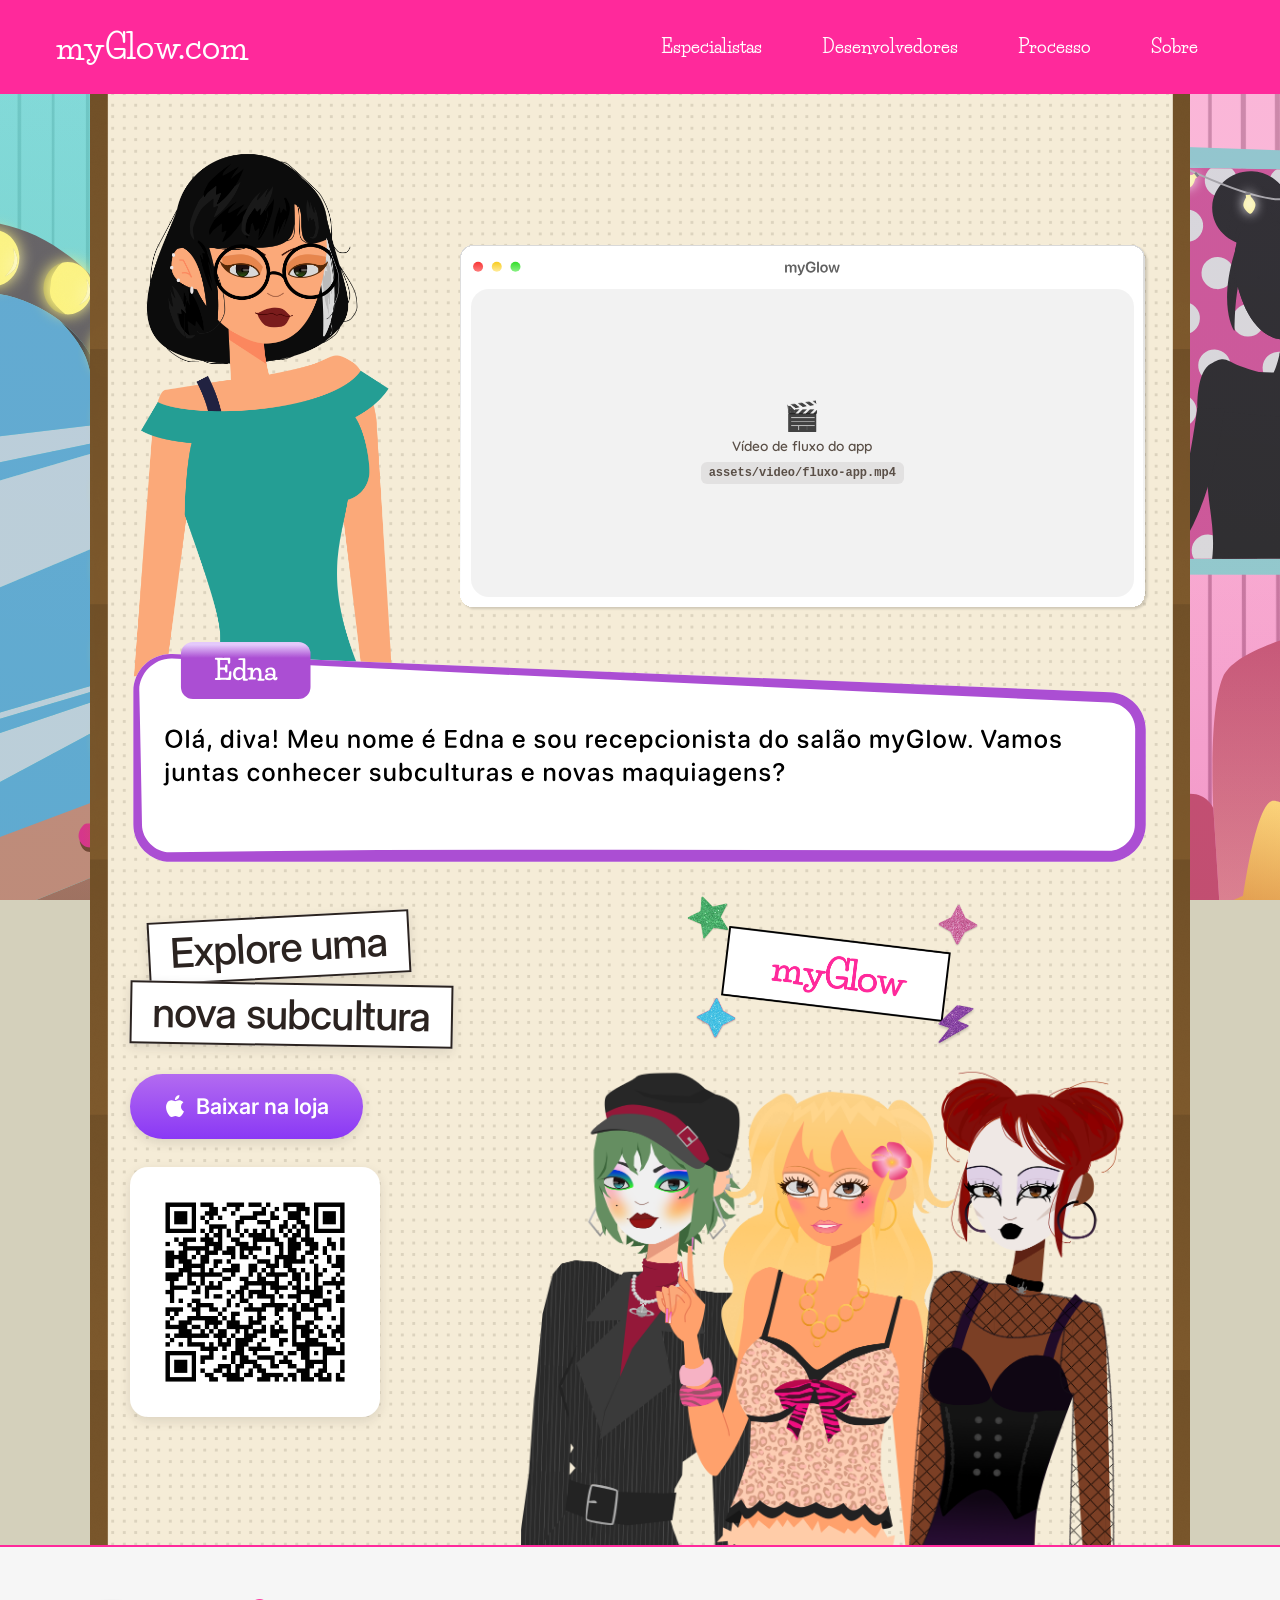
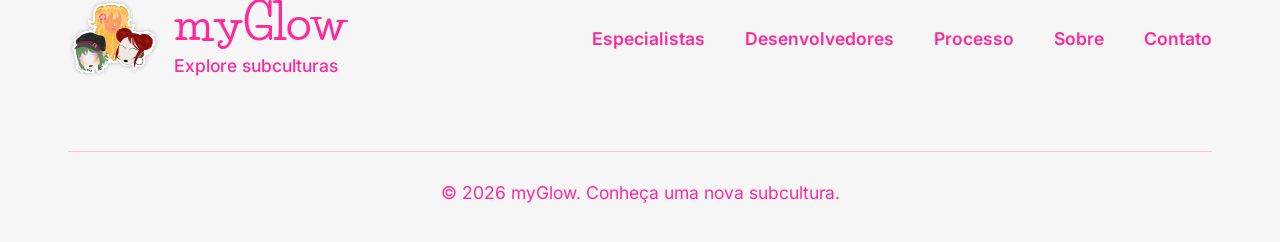
==== commit 12567817: "Adiciona vídeo de fluxo, link da App Store e novo QR code" ====
--- a/index.html
+++ b/index.html
@@ -32,6 +32,21 @@
         src="assets/img/home/personagem-edna-home.png"
         alt="Ilustração da Edna, personagem guia do myGlow"
       />
+
+      <div class="video-window" data-video-frame>
+        <video
+          controls
+          playsinline
+          preload="metadata"
+          src="assets/video/fluxo-app.mp4"
+          aria-label="Vídeo mostrando o fluxo do aplicativo myGlow"
+        ></video>
+        <div class="placeholder" style="display:none;">
+          <span class="placeholder__icon">🎬</span>
+          <span>Vídeo de fluxo do app</span>
+          <span class="placeholder__file">assets/video/fluxo-app.mp4</span>
+        </div>
+      </div>
     </section>
 
     <img
@@ -47,14 +62,23 @@
           <span class="paper-tag paper-tag--2">nova subcultura</span>
         </h1>
 
-        <a class="store-button" href="#">
+        <a
+          class="store-button"
+          href="https://apps.apple.com/br/app/myglow/id6808757684"
+          target="_blank"
+          rel="noopener"
+        >
           <svg class="store-button__icon" viewBox="0 0 24 24" aria-hidden="true">
             <path d="M12.152 6.896c-.948 0-2.415-1.078-3.96-1.04-2.04.027-3.91 1.183-4.961 3.014-2.117 3.675-.546 9.103 1.519 12.09 1.013 1.454 2.208 3.09 3.792 3.039 1.52-.065 2.09-.987 3.935-.987 1.831 0 2.35.987 3.96.948 1.637-.026 2.676-1.48 3.676-2.948 1.156-1.688 1.636-3.325 1.662-3.415-.039-.013-3.182-1.221-3.22-4.857-.026-3.04 2.48-4.494 2.597-4.559-1.429-2.09-3.623-2.324-4.39-2.376-2-.156-3.675 1.09-4.61 1.09zM15.53 3.83c.843-1.012 1.4-2.427 1.245-3.83-1.207.052-2.662.805-3.532 1.818-.78.896-1.454 2.338-1.273 3.714 1.338.104 2.715-.688 3.559-1.701"/>
           </svg>
           Baixar na loja
         </a>
 
-        <img class="qr-code" src="assets/img/home/qr-code-app-home.png" alt="QR code para baixar o myGlow" />
+        <img
+          class="qr-code"
+          src="assets/img/home/qr-code-app-home.png"
+          alt="QR code que abre a página do myGlow na App Store"
+        />
       </div>
 
       <div class="home-art">
--- a/css/styles.css
+++ b/css/styles.css
@@ -390,12 +390,51 @@
    --------------------------------------------------------- */
 .home-hero {
   position: relative;
+  display: flex;
+  align-items: flex-start;
+  gap: 24px;
 }
 
 .character-edna {
   width: 30%;
   min-width: 190px;
   max-width: 330px;
+  flex-shrink: 0;
+}
+
+/* A moldura é o fundo; o vídeo é posicionado na área interna dela.
+   As porcentagens vêm da geometria do SVG (778x414, barra de título de 49px). */
+.video-window {
+  position: relative;
+  flex: 1;
+  min-width: 0;
+  align-self: center;
+  aspect-ratio: 778 / 414;
+  background: url("../assets/img/home/moldura-video-home.svg") no-repeat center / 100% 100%;
+}
+
+/* width/height em % em vez de insets: <video> é elemento substituído e,
+   com width:auto, assumiria a largura nativa do arquivo (1248px) */
+.video-window video {
+  position: absolute;
+  top: 11.84%;
+  left: 1.54%;
+  width: 96.13%;
+  height: 83.9%;
+  display: block;
+  background: #000;
+  object-fit: cover;
+}
+
+.video-window .placeholder {
+  position: absolute;
+  top: 11.84%;
+  right: 2.33%;
+  bottom: 4.26%;
+  left: 1.54%;
+  min-height: 0;
+  border: none;
+  background: rgba(43, 35, 32, 0.06);
 }
 
 /* o balão sobe um pouco e cobre o tronco da Edna, como no design */
@@ -551,8 +590,22 @@
 }
 
 @media (max-width: 720px) {
+  .home-hero {
+    flex-direction: column;
+    align-items: center;
+  }
+
   .character-edna {
     max-width: 220px;
+  }
+
+  .video-window {
+    width: 100%;
+  }
+
+  /* empilhado, o balão cobriria os controles do vídeo */
+  .speech-bubble {
+    margin-top: 16px;
   }
 
   .home-bottom {
